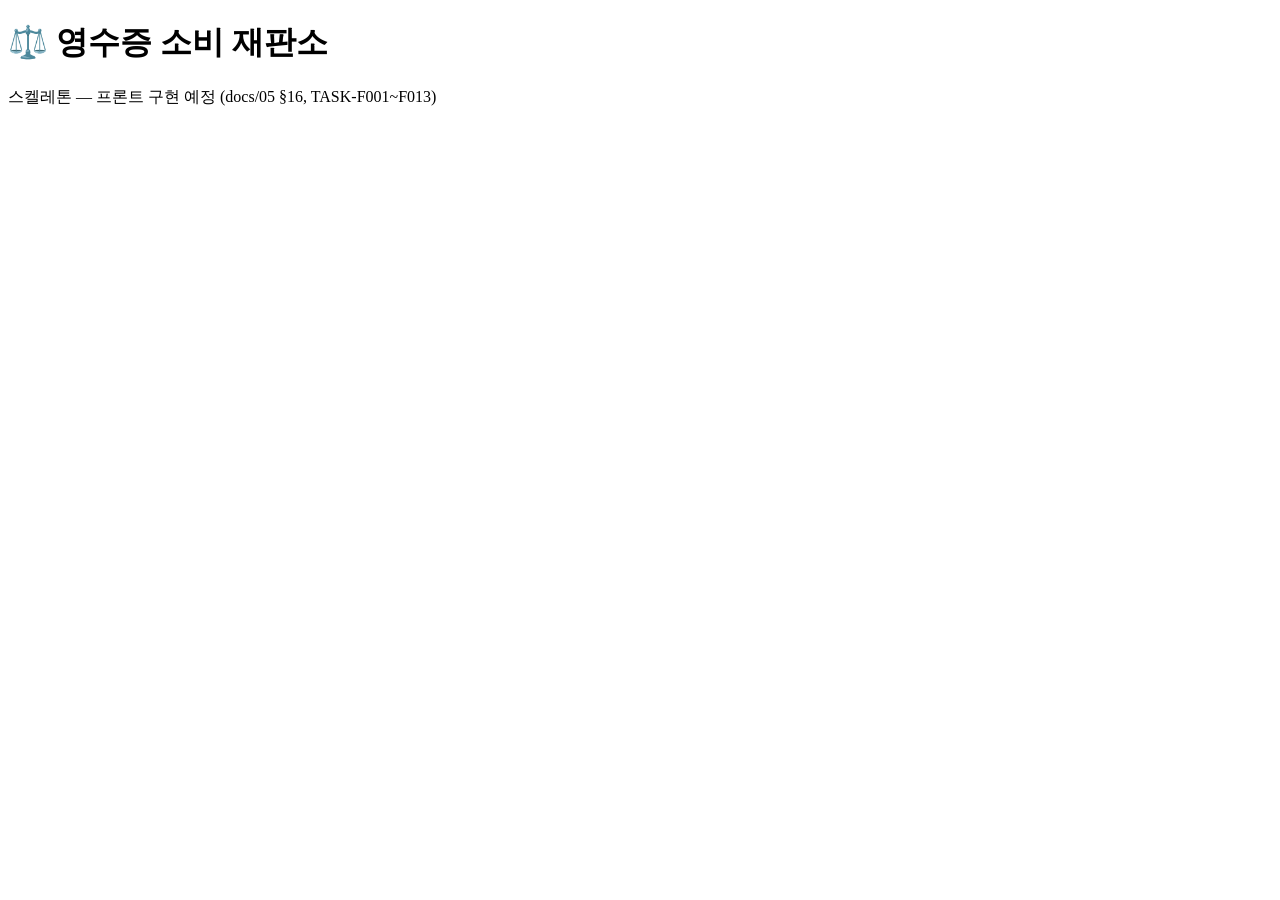
==== static/index.html @ 64cade74 "docs v2(FastAPI 확정판 05·06) + 스켈레톤 (main/db/routes/services/static) Co-Authored-By: Claude Fable 5 <n" ====
<!DOCTYPE html>
<html lang="ko">
<head>
  <meta charset="UTF-8">
  <meta name="viewport" content="width=device-width, initial-scale=1.0">
  <title>영수증 소비 재판소</title>
</head>
<body>
  <h1>⚖️ 영수증 소비 재판소</h1>
  <p>스켈레톤 — 프론트 구현 예정 (docs/05 §16, TASK-F001~F013)</p>
</body>
</html>
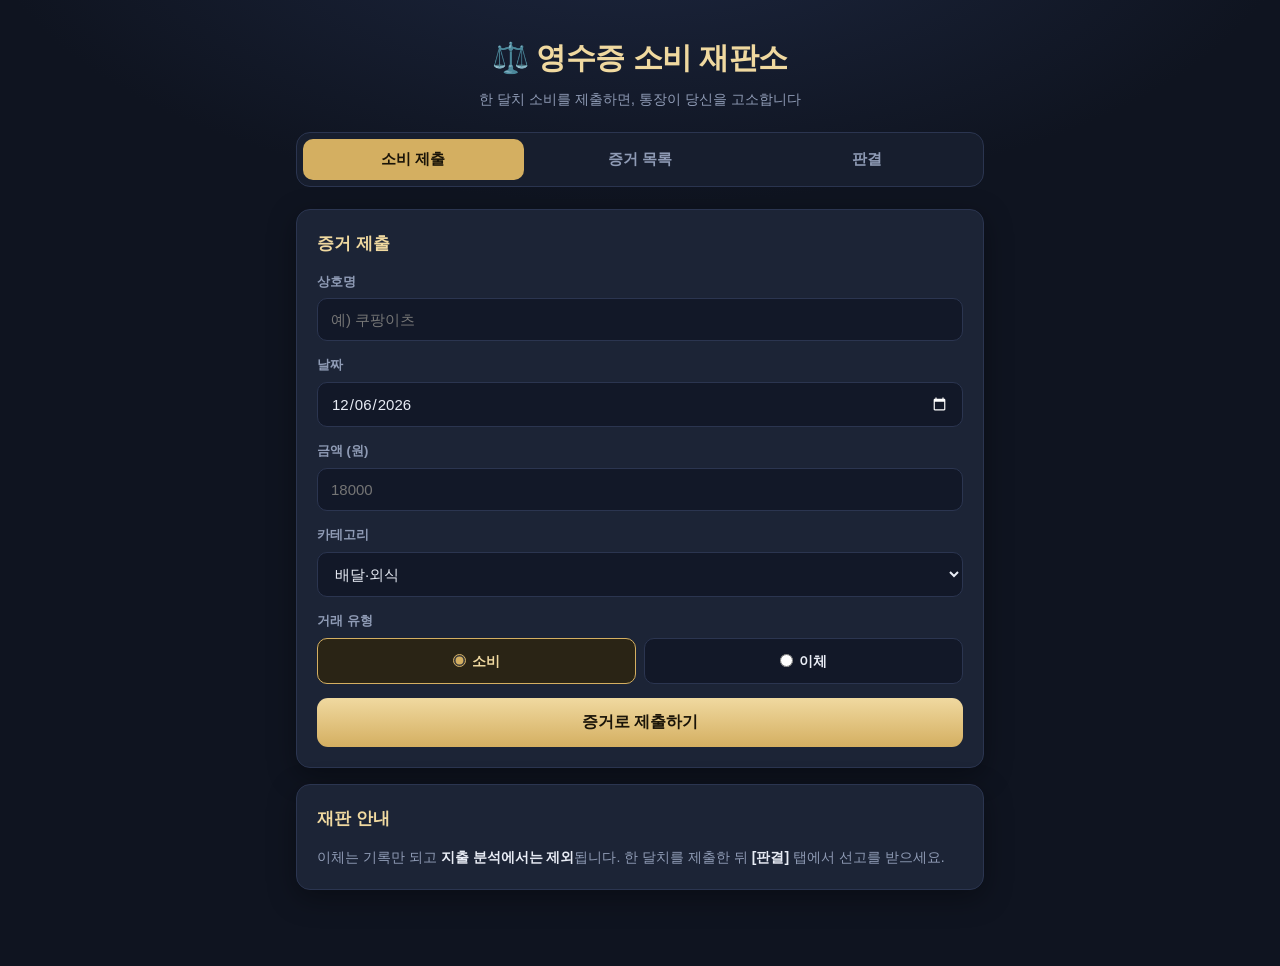
==== commit 84fa2de6: "F001~F013: 프론트엔드 전체 (입력·목록·수정/삭제·분석·판결문·유형배너·MZ팝업) - 화면 3개(제출/증거목록/판결) 탭 SPA, 법정 컨셉 다크+골드, 모바일 우선 - " ====
--- a/static/index.html
+++ b/static/index.html
@@ -4,9 +4,138 @@
   <meta charset="UTF-8">
   <meta name="viewport" content="width=device-width, initial-scale=1.0">
   <title>영수증 소비 재판소</title>
+  <link rel="stylesheet" href="style.css">
 </head>
 <body>
-  <h1>⚖️ 영수증 소비 재판소</h1>
-  <p>스켈레톤 — 프론트 구현 예정 (docs/05 §16, TASK-F001~F013)</p>
+  <div class="wrap">
+    <header>
+      <h1>⚖️ 영수증 소비 재판소</h1>
+      <p>한 달치 소비를 제출하면, 통장이 당신을 고소합니다</p>
+    </header>
+
+    <!-- TASK-F001 탭 네비게이션 (화면 3개: docs/05 §16) -->
+    <nav>
+      <button data-view="input" class="active">소비 제출</button>
+      <button data-view="list">증거 목록</button>
+      <button data-view="result">판결</button>
+    </nav>
+
+    <!-- ─── 화면 1: 입력 (F002·F003) ─── -->
+    <section id="view-input">
+      <div class="card">
+        <h2>증거 제출</h2>
+        <form id="expense-form">
+          <div class="field">
+            <label for="storeName">상호명</label>
+            <input id="storeName" name="storeName" placeholder="예) 쿠팡이츠" maxlength="100" required>
+          </div>
+          <div class="field">
+            <label for="date">날짜</label>
+            <input id="date" name="date" type="date" required>
+          </div>
+          <div class="field">
+            <label for="amount">금액 (원)</label>
+            <input id="amount" name="amount" type="number" min="1" step="1" placeholder="18000" required>
+          </div>
+          <div class="field">
+            <label for="category">카테고리</label>
+            <select id="category" name="category"></select>
+          </div>
+          <div class="field">
+            <label>거래 유형</label>
+            <div class="radios">
+              <label><input type="radio" name="transactionType" value="EXPENSE" checked> 소비</label>
+              <label><input type="radio" name="transactionType" value="TRANSFER"> 이체</label>
+            </div>
+          </div>
+          <button type="submit" class="primary" id="submit-btn">증거로 제출하기</button>
+        </form>
+      </div>
+      <div class="card">
+        <h2>재판 안내</h2>
+        <p style="font-size:14px;color:var(--muted)">
+          이체는 기록만 되고 <b style="color:var(--text)">지출 분석에서는 제외</b>됩니다.
+          한 달치를 제출한 뒤 <b style="color:var(--text)">[판결]</b> 탭에서 선고를 받으세요.
+        </p>
+      </div>
+    </section>
+
+    <!-- ─── 화면 2: 소비 내역 (F004~F007) ─── -->
+    <section id="view-list" hidden>
+      <div class="month-bar">
+        <input id="month-list" type="month">
+        <button class="primary" style="width:auto;padding:12px 18px" id="go-judge">판결받기</button>
+      </div>
+      <div class="card">
+        <div class="total-line">
+          <span style="color:var(--muted);font-size:14px">이 달 지출 <span id="list-count">0</span>건</span>
+          <span class="amt" id="list-total">0원</span>
+        </div>
+        <div id="list-body"></div>
+      </div>
+    </section>
+
+    <!-- ─── 화면 3: 분석 결과 (F008~F013) ─── -->
+    <section id="view-result" hidden>
+      <div class="month-bar">
+        <input id="month-result" type="month">
+        <button class="primary" style="width:auto;padding:12px 18px" id="re-judge">다시 판결</button>
+      </div>
+      <div id="result-body"></div>
+    </section>
+  </div>
+
+  <!-- 수정 모달 (F006) -->
+  <div class="backdrop" id="edit-modal" hidden>
+    <div class="modal">
+      <h3>증거 수정</h3>
+      <form id="edit-form">
+        <input type="hidden" id="edit-id">
+        <div class="field"><label for="edit-storeName">상호명</label>
+          <input id="edit-storeName" maxlength="100" required></div>
+        <div class="field"><label for="edit-date">날짜</label>
+          <input id="edit-date" type="date" required></div>
+        <div class="field"><label for="edit-amount">금액 (원)</label>
+          <input id="edit-amount" type="number" min="1" step="1" required></div>
+        <div class="field"><label for="edit-category">카테고리</label>
+          <select id="edit-category"></select></div>
+        <div class="field"><label>거래 유형</label>
+          <div class="radios">
+            <label><input type="radio" name="edit-tt" value="EXPENSE"> 소비</label>
+            <label><input type="radio" name="edit-tt" value="TRANSFER"> 이체</label>
+          </div></div>
+        <div class="modal-acts">
+          <button type="button" class="cancel" data-close>취소</button>
+          <button type="submit" class="ok">수정하기</button>
+        </div>
+      </form>
+    </div>
+  </div>
+
+  <!-- 삭제 확인 모달 (F007 / P002) -->
+  <div class="backdrop" id="del-modal" hidden>
+    <div class="modal">
+      <h3>증거를 폐기할까요?</h3>
+      <p style="font-size:14px;color:var(--muted)" id="del-desc"></p>
+      <div class="modal-acts">
+        <button type="button" class="cancel" data-close>취소</button>
+        <button type="button" class="danger" id="del-confirm">삭제</button>
+      </div>
+    </div>
+  </div>
+
+  <!-- MZ 리액션 팝업 (F013) -->
+  <div class="backdrop" id="mz-modal" hidden>
+    <div class="modal mz">
+      <div class="face">🫵</div>
+      <div class="msg" id="mz-msg"></div>
+      <div class="modal-acts">
+        <button type="button" class="ok" data-close>인정합니다</button>
+      </div>
+    </div>
+  </div>
+
+  <div id="toast"></div>
+  <script src="app.js"></script>
 </body>
 </html>
--- a/static/style.css
+++ b/static/style.css
@@ -0,0 +1,181 @@
+/* 영수증 소비 재판소 — TASK-F001 공통 스타일
+   컨셉: 법정. 딥 네이비 + 골드. 판결문이 화면의 주인공(docs/05 §16 중요도 순서). */
+:root {
+  --bg: #0f1420;
+  --bg-soft: #171e2e;
+  --card: #1c2436;
+  --line: #2b3550;
+  --text: #e8ecf5;
+  --muted: #8f9bb5;
+  --gold: #d4af61;
+  --gold-soft: #f0d9a0;
+  --red: #e05a5a;
+  --green: #4fbf8b;
+  --radius: 14px;
+  --shadow: 0 8px 28px rgba(0, 0, 0, .35);
+}
+
+* { box-sizing: border-box; margin: 0; padding: 0; }
+
+body {
+  background: radial-gradient(1100px 500px at 50% -10%, #1d2740 0%, var(--bg) 60%);
+  color: var(--text);
+  font-family: 'Pretendard', -apple-system, BlinkMacSystemFont, 'Apple SD Gothic Neo', 'Malgun Gothic', sans-serif;
+  line-height: 1.6;
+  min-height: 100vh;
+  padding-bottom: 60px;
+}
+
+.wrap { max-width: 720px; margin: 0 auto; padding: 0 16px; }
+
+/* ─── 헤더 ─── */
+header { text-align: center; padding: 34px 16px 22px; }
+header h1 { font-size: 30px; letter-spacing: -.5px; color: var(--gold-soft); }
+header p { color: var(--muted); font-size: 14px; margin-top: 6px; }
+
+/* ─── 탭 ─── */
+nav { display: flex; gap: 6px; background: var(--bg-soft); border: 1px solid var(--line);
+      padding: 6px; border-radius: var(--radius); margin-bottom: 22px; }
+nav button { flex: 1; background: none; border: 0; color: var(--muted); font-size: 15px;
+             font-weight: 600; padding: 11px 8px; border-radius: 10px; cursor: pointer;
+             font-family: inherit; transition: .18s; }
+nav button:hover { color: var(--text); }
+nav button.active { background: var(--gold); color: #1a1408; }
+
+/* ─── 카드 ─── */
+.card { background: var(--card); border: 1px solid var(--line); border-radius: var(--radius);
+        padding: 20px; margin-bottom: 16px; box-shadow: var(--shadow); }
+.card h2 { font-size: 17px; margin-bottom: 14px; color: var(--gold-soft); }
+
+/* ─── 폼 ─── */
+.field { margin-bottom: 14px; }
+label { display: block; font-size: 13px; color: var(--muted); margin-bottom: 6px; font-weight: 600; }
+input, select {
+  width: 100%; background: #121828; border: 1px solid var(--line); color: var(--text);
+  padding: 12px 13px; border-radius: 10px; font-size: 15px; font-family: inherit;
+}
+input:focus, select:focus { outline: 0; border-color: var(--gold); }
+input[type="month"], input[type="date"] { color-scheme: dark; }
+
+.radios { display: flex; gap: 8px; }
+.radios label { flex: 1; display: flex; align-items: center; justify-content: center; gap: 6px;
+                background: #121828; border: 1px solid var(--line); border-radius: 10px;
+                padding: 11px; margin: 0; cursor: pointer; color: var(--text); font-size: 14px; }
+.radios label:has(input:checked) { border-color: var(--gold); background: #2a2415; color: var(--gold-soft); }
+.radios input { width: auto; accent-color: var(--gold); }
+
+button.primary {
+  width: 100%; background: linear-gradient(180deg, var(--gold-soft), var(--gold));
+  color: #1a1408; border: 0; padding: 14px; border-radius: 11px;
+  font-size: 16px; font-weight: 800; cursor: pointer; font-family: inherit;
+}
+button.primary:hover { filter: brightness(1.06); }
+button.primary:disabled { opacity: .5; cursor: not-allowed; }
+button.ghost { background: none; border: 1px solid var(--line); color: var(--muted);
+               padding: 7px 12px; border-radius: 8px; font-size: 13px; cursor: pointer; font-family: inherit; }
+button.ghost:hover { color: var(--text); border-color: var(--gold); }
+
+/* ─── 내역 리스트 ─── */
+.month-bar { display: flex; gap: 10px; align-items: center; margin-bottom: 16px; }
+.month-bar input { flex: 1; }
+
+.total-line { display: flex; justify-content: space-between; align-items: baseline;
+              padding: 14px 4px 16px; border-bottom: 1px dashed var(--line); margin-bottom: 6px; }
+.total-line .amt { font-size: 26px; font-weight: 800; color: var(--gold-soft); }
+
+.item { display: flex; align-items: center; gap: 10px; padding: 13px 4px; border-bottom: 1px solid #222b42; }
+.item:last-child { border-bottom: 0; }
+.item .date { font-size: 12px; color: var(--muted); width: 46px; flex-shrink: 0; }
+.item .info { flex: 1; min-width: 0; }
+.item .store { font-weight: 700; font-size: 15px; overflow: hidden; text-overflow: ellipsis; white-space: nowrap; }
+.item .amt { font-weight: 700; font-size: 15px; white-space: nowrap; }
+.item .amt.transfer { color: var(--muted); text-decoration: line-through; }
+.item .acts { display: flex; gap: 4px; flex-shrink: 0; }
+.item .acts button { background: none; border: 0; cursor: pointer; font-size: 15px; padding: 4px; opacity: .55; }
+.item .acts button:hover { opacity: 1; }
+
+.badge { display: inline-block; font-size: 11px; padding: 2px 7px; border-radius: 6px;
+         background: #232c44; color: var(--muted); margin-right: 4px; }
+.badge.transfer { background: #3a2a2a; color: #d99; }
+
+.empty { text-align: center; color: var(--muted); padding: 34px 12px; font-size: 14px; line-height: 1.8; }
+
+/* ─── 판결문 (핵심 화면) ─── */
+.verdict { background: linear-gradient(180deg, #211d14, #1a1a26);
+           border: 1px solid var(--gold); border-radius: 16px; padding: 26px 22px;
+           box-shadow: 0 0 40px rgba(212, 175, 97, .12); }
+.verdict .stamp { text-align: center; font-size: 12px; letter-spacing: 5px;
+                  color: var(--gold); border-bottom: 1px solid #3a3a2e; padding-bottom: 12px; }
+.verdict .crime { text-align: center; font-size: 30px; font-weight: 900; color: var(--gold-soft);
+                  margin: 20px 0 6px; letter-spacing: -1px; }
+.verdict .type-label { text-align: center; color: var(--muted); font-size: 13px; margin-bottom: 22px; }
+.vsec { margin-top: 18px; }
+.vsec h4 { font-size: 12px; color: var(--gold); letter-spacing: 2px; margin-bottom: 7px; }
+.vsec p { font-size: 15px; }
+.vsec ul { list-style: none; }
+.vsec li { font-size: 14px; padding: 5px 0 5px 16px; position: relative; color: #cfd6e6; }
+.vsec li::before { content: "·"; position: absolute; left: 4px; color: var(--gold); font-weight: 900; }
+.vsec .reasoning { color: #cfd6e6; font-size: 15px; line-height: 1.85; }
+.vsec .sentence { background: #2a2415; border-left: 3px solid var(--gold); padding: 12px 14px;
+                  border-radius: 0 8px 8px 0; font-weight: 600; }
+
+/* ─── 소비 유형 배너 ─── */
+.type-banner { width: 100%; text-align: left; background: linear-gradient(100deg, #2b2f6e, #4a2f6e);
+               border: 1px solid #5b4a8e; border-radius: 14px; padding: 18px 20px; cursor: pointer;
+               color: var(--text); font-family: inherit; display: flex; align-items: center;
+               justify-content: space-between; gap: 12px; margin-bottom: 16px; transition: .18s; }
+.type-banner:hover { transform: translateY(-2px); border-color: #8d7ad0; }
+.type-banner .tb-label { font-size: 12px; color: #b8b0e8; }
+.type-banner .tb-name { font-size: 21px; font-weight: 800; letter-spacing: -.5px; }
+.type-banner .tb-hint { font-size: 12px; color: #b8b0e8; white-space: nowrap; }
+
+/* ─── 통계 ─── */
+.stat-grid { display: grid; grid-template-columns: repeat(3, 1fr); gap: 10px; }
+.stat { background: #121828; border: 1px solid var(--line); border-radius: 10px; padding: 13px 10px; text-align: center; }
+.stat .k { font-size: 11px; color: var(--muted); }
+.stat .v { font-size: 17px; font-weight: 800; margin-top: 3px; }
+
+.cat-row { margin-bottom: 13px; }
+.cat-head { display: flex; justify-content: space-between; font-size: 13px; margin-bottom: 5px; }
+.cat-head .n { color: var(--muted); }
+.bar { height: 9px; background: #121828; border-radius: 5px; overflow: hidden; }
+.bar > div { height: 100%; background: linear-gradient(90deg, var(--gold), #e8c987); border-radius: 5px; transition: width .5s; }
+
+/* ─── 모달 ─── */
+.backdrop { position: fixed; inset: 0; background: rgba(6, 9, 16, .72); display: flex;
+            align-items: center; justify-content: center; padding: 20px; z-index: 50; }
+.backdrop[hidden] { display: none; }
+.modal { background: var(--card); border: 1px solid var(--line); border-radius: var(--radius);
+         padding: 22px; width: 100%; max-width: 420px; box-shadow: var(--shadow); }
+.modal h3 { font-size: 17px; margin-bottom: 14px; color: var(--gold-soft); }
+.modal-acts { display: flex; gap: 8px; margin-top: 16px; }
+.modal-acts button { flex: 1; padding: 12px; border-radius: 10px; font-size: 15px;
+                     font-weight: 700; cursor: pointer; font-family: inherit; border: 0; }
+.modal-acts .cancel { background: #252e46; color: var(--text); }
+.modal-acts .danger { background: var(--red); color: #fff; }
+.modal-acts .ok { background: var(--gold); color: #1a1408; }
+
+/* MZ 리액션 팝업 */
+.mz { text-align: center; }
+.mz .face { font-size: 46px; }
+.mz .msg { font-size: 19px; font-weight: 700; line-height: 1.6; margin: 14px 0 4px; color: var(--gold-soft); }
+
+/* ─── 토스트 ─── */
+#toast { position: fixed; left: 50%; bottom: 28px; transform: translate(-50%, 20px);
+         background: #232c44; border: 1px solid var(--line); color: var(--text);
+         padding: 13px 20px; border-radius: 11px; font-size: 14px; font-weight: 600;
+         opacity: 0; pointer-events: none; transition: .25s; z-index: 60; box-shadow: var(--shadow); }
+#toast.show { opacity: 1; transform: translate(-50%, 0); }
+#toast.err { border-color: var(--red); color: #ffc9c9; }
+
+/* ─── 로딩 ─── */
+.loading { text-align: center; padding: 46px 12px; color: var(--muted); }
+.gavel { font-size: 40px; display: block; margin-bottom: 12px; animation: knock .9s infinite; }
+@keyframes knock { 0%, 100% { transform: rotate(-18deg); } 50% { transform: rotate(12deg); } }
+
+@media (max-width: 480px) {
+  header h1 { font-size: 25px; }
+  .verdict .crime { font-size: 25px; }
+  .stat-grid { grid-template-columns: repeat(3, 1fr); gap: 7px; }
+  .stat .v { font-size: 15px; }
+}
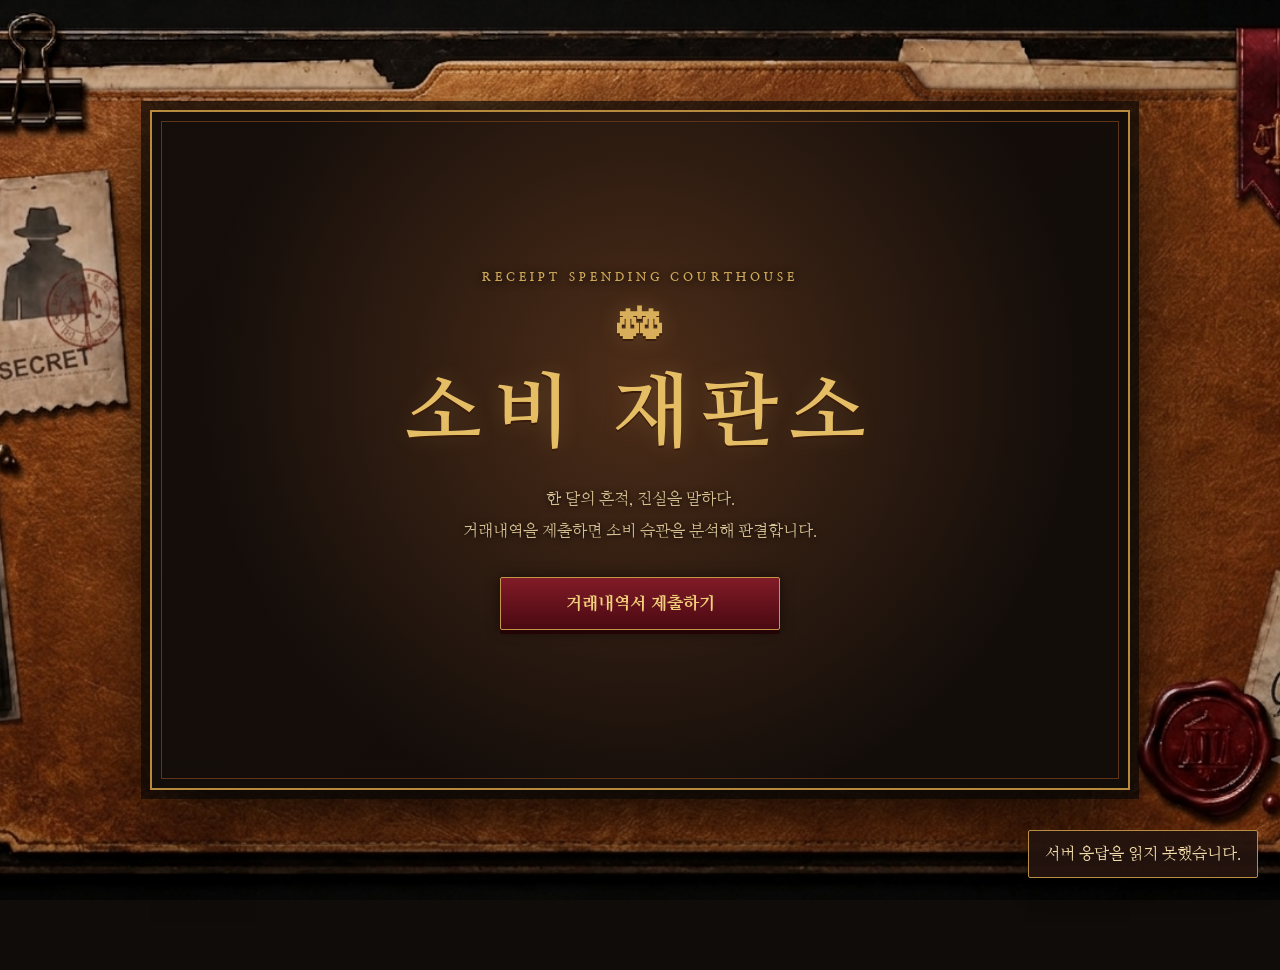
==== commit b054baf7: "feat: 소비 재판소 전체 프로젝트 업로드" ====
--- a/static/index.html
+++ b/static/index.html
@@ -1,141 +1,95 @@
-<!DOCTYPE html>
+<!doctype html>
 <html lang="ko">
 <head>
-  <meta charset="UTF-8">
-  <meta name="viewport" content="width=device-width, initial-scale=1.0">
-  <title>영수증 소비 재판소</title>
-  <link rel="stylesheet" href="style.css">
+  <meta charset="utf-8">
+  <meta name="viewport" content="width=device-width,initial-scale=1">
+  <title>소비 재판소</title>
+  <style>
+    @import url('https://fonts.googleapis.com/css2?family=Nanum+Myeongjo:wght@400;700;800&display=swap');
+    :root{--ink:#111a2b;--wine:#a8243b;--wine2:#7d172b;--paper:#f5f4ee;--cream:#e8ece9;--line:#aeb8bf;--muted:#59616d;--gold:#a77d35;--expense:#b42639;--income:#087d67;--shadow:0 18px 32px #111a2b14}
+    *{box-sizing:border-box} body{margin:0;min-height:100vh;color:var(--ink);font-family:Pretendard,"Noto Sans KR",system-ui,sans-serif;background:linear-gradient(90deg,#111a2b 0 9px,transparent 9px),repeating-linear-gradient(0deg,#f5f4ee 0 30px,#e9ece9 31px 32px)}
+    button,input,select{font:inherit} button{cursor:pointer}.shell{width:min(1170px,calc(100% - 32px));margin:auto;padding:0 0 54px}.topbar{position:sticky;top:0;z-index:10;display:flex;justify-content:space-between;align-items:center;gap:16px;min-height:68px;padding:10px 0;border-bottom:2px solid var(--ink);background:#f5f4eef2;backdrop-filter:blur(7px)}.brand{display:flex;gap:10px;align-items:center;font-weight:900;letter-spacing:-.04em}.brand-mark{display:grid;place-items:center;width:34px;height:34px;border:2px solid var(--ink);border-radius:50%;background:transparent;color:var(--wine)}.nav{display:flex;gap:1px}.nav button{border:0;background:transparent;padding:10px 13px;color:var(--muted);font-weight:850;border-bottom:2px solid transparent}.nav button.active{background:var(--ink);color:#fff;border-color:var(--ink)}
+    .page{display:none;padding-top:38px}.page.active{display:block}.eyebrow{font-size:11px;color:var(--wine);font-weight:900;letter-spacing:.13em}.headline{display:flex;justify-content:space-between;align-items:flex-end;gap:18px;margin-bottom:19px}.headline h1{margin:6px 0 0;font-size:clamp(28px,4vw,40px);letter-spacing:-.07em}.headline p{margin:9px 0 0;color:var(--muted)}.card{border:1px solid var(--line);border-radius:3px;background:#fdfdf9;box-shadow:var(--shadow)}.summary{position:relative;overflow:hidden;padding:21px 25px;color:#fff;background:linear-gradient(120deg,#111a2b,#243650)}.summary:after{content:"₩";position:absolute;right:21px;top:-29px;color:#fff1;font:900 116px Georgia}.summary-label{color:#d8e1e4;font-size:13px;font-weight:750}.summary-amount{margin-top:6px;font-size:clamp(33px,5vw,47px);font-weight:900;letter-spacing:-.08em}.summary-sub{margin-top:6px;color:#dae2e5;font-size:13px}
+    .hidden{display:none!important}.start-hero{position:relative;overflow:hidden;min-height:460px;padding:clamp(45px,8vw,92px) clamp(26px,7vw,88px);border:2px solid var(--ink);border-left:13px solid var(--wine);background:linear-gradient(112deg,#111a2b 0 61%,#18253b 61% 100%);color:#fff;text-align:left}.start-hero:before{content:"CONSUMER\A COURT";white-space:pre;position:absolute;right:12%;top:18%;color:#d7bd8655;font:900 clamp(47px,8vw,100px)/.83 Georgia,serif;letter-spacing:-.07em;text-align:right}.start-hero:after{content:"사건 접수";display:grid;place-items:center;position:absolute;right:8%;bottom:15%;width:112px;height:112px;border:3px solid #d9b55b;color:#d9b55b;border-radius:50%;font-weight:900;transform:rotate(-12deg)}.start-hero>*{position:relative;z-index:1}.start-hero h1{max-width:600px;margin:10px 0;font-size:clamp(39px,6vw,64px);line-height:1.04;letter-spacing:-.08em}.start-hero p{max-width:440px;margin:19px 0 0;color:#d9e1e5;line-height:1.75}.start-actions{display:flex;justify-content:flex-start;flex-wrap:wrap;gap:9px;margin-top:30px}.start-actions .btn{padding:14px 20px}.start-review{max-width:860px;margin:0 auto}.step-heading{text-align:left;padding-left:17px;border-left:5px solid var(--wine);margin:12px 0 20px}.step-heading h1{margin:7px 0;font-size:clamp(29px,4vw,40px);letter-spacing:-.07em}.step-heading p{color:var(--muted)}.month-choice{display:flex;align-items:center;gap:10px;flex-wrap:wrap;margin:12px 0;padding:11px;border-left:3px solid var(--gold);border-radius:0;background:#edf0ec}.month-choice label{font-size:13px;font-weight:850}.month-choice input,.month-choice select{padding:8px;border:1px solid #9ca8b1;border-radius:2px;background:#fff}
+    .month-header,.toolbar{display:flex;justify-content:space-between;align-items:center;flex-wrap:wrap;gap:12px;margin:21px 0 12px}.month-controls{display:flex;align-items:center;gap:8px}.month-title{font-size:22px;font-weight:900;letter-spacing:-.05em}.icon-btn{width:39px;height:39px;border:1px solid var(--line);border-radius:2px;background:#fff;color:var(--wine);font-size:22px;font-weight:900}.btn{border:1px solid var(--wine);border-radius:2px;padding:11px 14px;background:var(--wine);color:#fff;font-weight:850}.btn:hover{background:var(--wine2)}.btn:active{transform:translateY(1px)}.btn.secondary{border:1px solid var(--ink);background:transparent;color:var(--ink)}.btn.ink{background:var(--ink);border-color:var(--ink)}.btn:disabled{opacity:.55;cursor:not-allowed}.calendar{overflow:hidden}.weekdays,.calendar-grid{display:grid;grid-template-columns:repeat(7,1fr)}.weekdays{background:#dde4e3;border-bottom:1px solid var(--line)}.weekdays div{text-align:center;padding:11px 5px;font-size:13px;font-weight:850}.calendar-grid{min-height:465px}.day{min-height:91px;padding:8px;border:0;border-right:1px solid var(--line);border-bottom:1px solid var(--line);background:#ffffffa8;text-align:left;vertical-align:top}.day:nth-child(7n){border-right:0}.day.empty{background:#e7ecea7d;cursor:default}.day:not(.empty):hover,.day.selected{background:#edf0ec;box-shadow:inset 4px 0 0 var(--wine)}.num{display:inline-grid;place-items:center;min-width:25px;height:25px;border-radius:50%;font-size:14px;font-weight:900}.today .num{background:var(--wine);color:#fff}.sums{display:grid;gap:3px;margin-top:6px;overflow:hidden;font-size:11px;font-weight:850;white-space:nowrap}.expense{color:var(--expense)}.income{color:var(--income)}.dot{display:inline-block;width:6px;height:6px;margin-right:4px;border-radius:50%;background:var(--gold)}
+    .detail{margin-top:18px;padding:21px}.detail-head{display:flex;justify-content:space-between;align-items:flex-start;gap:16px}.detail h2{margin:4px 0 0;font-size:22px;letter-spacing:-.05em}.button-row{display:flex;gap:8px;flex-wrap:wrap}.help{color:var(--muted);font-size:13px;line-height:1.6}.empty{padding:31px 16px;border:1px dashed #8d9aa3;border-radius:0;color:var(--muted);text-align:center}.list{display:grid;gap:10px;margin-top:16px}.transaction{padding:14px;border:1px solid #bcc4c7;border-radius:2px;background:#fff}.transaction-top{display:flex;justify-content:space-between;align-items:center;gap:12px}.store{font-weight:900;letter-spacing:-.03em}.amount{font-weight:900;white-space:nowrap}.meta,.memo-view{margin-top:4px;color:var(--muted);font-size:13px}.memo-view{margin-top:9px;color:#435263}.memo-view strong{color:var(--wine)}.form-grid{display:grid;grid-template-columns:1.2fr 1fr 1fr;gap:9px;margin-top:13px}.edit-fields,.editing-only{display:none}.transaction.editing{border-color:var(--wine);box-shadow:inset 4px 0 0 var(--wine)}.transaction.editing .edit-fields{display:grid}.transaction.editing .editing-only{display:inline-block}.field{display:grid;gap:5px}.field span{font-size:12px;font-weight:850;color:var(--muted)}.field input,.field select{width:100%;padding:9px;border:1px solid #9ca8b1;border-radius:2px;background:#fff;color:var(--ink)}.actions{display:flex;justify-content:flex-end;gap:7px;margin-top:12px}.file{display:none}.upload-box{margin-top:16px;padding:20px;border:1px solid #9ca8b1;border-top:5px solid var(--ink);border-radius:0;background:#fff}.upload-box h3{margin:0 0 7px}.preview-list{display:grid;gap:0;max-height:220px;overflow:auto;margin:16px 0;border-top:1px solid var(--line)}.preview{display:flex;justify-content:space-between;gap:12px;padding:11px;border-bottom:1px solid #d4dadd;border-radius:0;background:#fff;font-size:13px}.table-wrap{overflow:auto}table{width:100%;min-width:720px;border-collapse:collapse}th{text-align:left;padding:12px;background:#dfe5e3;color:var(--muted);font-size:12px}td{padding:13px 12px;border-top:1px solid #d4dadd;font-size:14px}.pill{display:inline-flex;padding:4px 8px;border-radius:999px;background:#e2e7e3;color:#34464d;font-size:12px;font-weight:850}
+    .notice{display:none;justify-content:space-between;align-items:center;gap:12px;margin-bottom:16px;padding:14px 17px;border-left:5px solid var(--wine);border-top:1px solid #bf9ca2;border-bottom:1px solid #bf9ca2;color:#752033;background:#f4e7e8}.notice.show{display:flex}.judgment{display:grid;grid-template-columns:minmax(0,1.4fr) minmax(280px,.8fr);gap:18px}.paper{min-height:495px;padding:32px;border:1px solid #7c8790;outline:7px double #d1d7d5;outline-offset:-13px;background:linear-gradient(90deg,transparent 0 36px,#a8243b33 36px 38px,transparent 38px),repeating-linear-gradient(0deg,#f9f7ed 0 31px,#d8dedc 32px 33px);box-shadow:0 17px 34px #111a2b22}.case{color:#5d6872;font:700 14px Georgia;letter-spacing:.08em}.paper h2{margin:12px 0;font:800 clamp(27px,4vw,39px) Georgia,"Noto Serif KR",serif;letter-spacing:-.06em}.paper-section{margin-top:20px}.paper-section h3{margin-bottom:7px;color:var(--wine);font-size:14px}.paper-section p,.paper-section li{line-height:1.65}.paper ul{margin:0;padding-left:20px}.seal{float:right;display:grid;place-items:center;width:71px;height:71px;border:2px solid var(--wine);border-radius:50%;color:var(--wine);transform:rotate(-12deg);font-size:12px;font-weight:900;text-align:center}.type-card{align-self:start;padding:26px;border-top:7px solid var(--gold);background:linear-gradient(160deg,#111a2b,#25344e);color:#fff;text-align:center}.type-card small{color:#d6bd87;font-weight:850}.type-card h2{margin:15px 0 10px;font-size:30px;letter-spacing:-.07em}.type-card p{color:#d8e0e2;line-height:1.6}.stats{display:grid;grid-template-columns:repeat(2,1fr);gap:9px;margin-top:17px;text-align:left}.stat{padding:11px;border-radius:0;border-left:2px solid #d6bd87;background:#fff1}.stat span{display:block;color:#c4d0d4;font-size:12px}.stat strong{display:block;margin-top:3px}.bars{display:grid;gap:10px}.bar-row{display:grid;grid-template-columns:100px 1fr 55px;gap:8px;align-items:center;font-size:13px}.bar-track{height:9px;overflow:hidden;border-radius:0;background:#dce2df}.bar{height:100%;border-radius:inherit;background:linear-gradient(90deg,var(--wine),#d2646f)}.collection{display:grid;grid-template-columns:repeat(auto-fit,minmax(220px,1fr));gap:13px}.collection-item{padding:18px}.collection-item h3{margin:6px 0 8px}.collection-item p{min-height:35px;color:var(--muted);font-size:13px}.toast{position:fixed;right:22px;bottom:22px;z-index:30;max-width:min(390px,calc(100% - 44px));padding:13px 16px;border-radius:2px;background:var(--ink);color:#fff;box-shadow:0 12px 25px #0003;opacity:0;transform:translateY(130px);transition:.25s}.toast.show{opacity:1;transform:translateY(0)}.toast.error{background:var(--wine)}
+    /* 소비 재판소: 사용자가 제공한 양피지 질감을 화면 전체에 적용 */
+    body{background:#2b180e;font-family:Pretendard,"SUIT","Noto Sans KR",system-ui,sans-serif}.shell{width:100%;max-width:none;padding:0}.topbar{padding:10px clamp(22px,6vw,88px);background:#f0d4a0 none center/cover;border-bottom:2px solid #492517}.brand{font-family:"Noto Serif KR","AppleMyungjo",serif;font-size:18px}.brand-mark{border-color:#572113;background:#f6dfad;color:#9f2033}.page{padding:clamp(30px,5vw,68px) clamp(22px,7vw,110px);background:#f2d79e none center/cover}.page#start{padding:0;min-height:calc(100dvh - 68px);background:transparent}.page#verdict{min-height:calc(100dvh - 68px)}
+    #intake-stage.start-hero{min-height:calc(100dvh - 68px);padding:clamp(72px,13vh,150px) clamp(28px,12vw,180px);border:0;border-left:11px solid #9f2033;border-radius:0;background:linear-gradient(90deg,#f2d79eee 0%,#f2d79ed9 57%,#4e210d26 100%),none center/cover;color:#29140d;box-shadow:none}.start-hero:before{content:"소비\A 재판소";right:8%;top:16%;color:#5c2b1260;font:900 clamp(68px,11vw,170px)/.82 Georgia,"Noto Serif KR",serif;letter-spacing:-.1em}.start-hero:after{content:"사건\A 접수";white-space:pre;right:11%;bottom:16%;width:122px;height:122px;border:4px double #a52334;color:#a52334;background:#f1d19e80;font-family:"Noto Serif KR",serif;font-size:15px;line-height:1.25}.start-hero h1{max-width:650px;color:#241109;font-family:"Noto Serif KR","AppleMyungjo",serif;font-weight:800;text-shadow:0 1px #ffe8b9;font-size:clamp(44px,6.2vw,78px);line-height:1.13}.start-hero p{max-width:470px;color:#51301e;font-size:16px}.start-hero .eyebrow{color:#98253a!important}.start-actions .btn{background:#9f2033;border-color:#701528;box-shadow:4px 4px 0 #552010}.start-actions .btn:hover{background:#7f172b}.start-actions .btn:active{box-shadow:1px 1px 0 #552010}
+    .step-heading{border-left-color:#9f2033}.step-heading h1,.headline h1{font-family:"Noto Serif KR","AppleMyungjo",serif}.card,.upload-box,.transaction{border-color:#8b5736;border-radius:0;background:#f6e4ba none center/cover}.upload-box{border-top-color:#3b1b10}.preview{background:#fff2d2cc;border-color:#c89a68}.month-choice{background:#ead1a0;border-left-color:#9f2033}.btn{background:#9f2033;border-color:#701528}.btn.secondary{border-color:#492517;color:#492517;background:#f6e4ba}.btn.ink{background:#382014;border-color:#382014}.detail,.calendar,.collection-item{box-shadow:0 14px 30px #3718092b}.weekdays{background:#d5ad72}.day{background:#f8e8c2d9}.day.empty{background:#c99a5d48}.day:not(.empty):hover,.day.selected{background:#f6dca8;box-shadow:inset 4px 0 0 #9f2033}.summary{background:linear-gradient(110deg,#402015,#6e331b)}
+    .paper{background:linear-gradient(90deg,transparent 0 36px,#9f203344 36px 38px,transparent 38px),none center/cover;outline-color:#6b351e;border-color:#6b351e}.paper h2,.case{font-family:"Noto Serif KR","AppleMyungjo",serif;color:#432011}.paper-section h3,.seal{color:#9f2033;border-color:#9f2033}.type-card{border-top-color:#c19a4d;background:linear-gradient(160deg,#35160e,#642618)}.bar{background:linear-gradient(90deg,#9f2033,#d05f4a)}
+    /* 레퍼런스 이미지 기반의 첫 진입 재판소 화면 */
+    .intro-mode .topbar{display:none}.intro-mode .page#start{min-height:100dvh}.page#start #intake-stage.start-hero{display:flex;min-height:100dvh;padding:clamp(58px,9vh,110px) 22px;border:0;flex-direction:column;align-items:center;justify-content:center;background:#0e0c0b none center/cover no-repeat;box-shadow:none;text-align:center}.page#start #intake-stage.start-hero:before,.page#start #intake-stage.start-hero:after{display:none}.page#start #intake-stage .eyebrow{display:block;margin-bottom:14px;color:#d7b569!important;font-family:"Batang","Noto Serif KR",serif;font-size:12px;letter-spacing:.32em;text-shadow:0 1px 9px #000}.page#start #intake-stage h1{display:block;max-width:none;margin:0;color:#d5af61;font-family:"Batang","Noto Serif KR",serif;font-size:clamp(43px,5.5vw,76px);font-weight:700;letter-spacing:.05em;line-height:1.14;text-shadow:0 3px 15px #000}.page#start #intake-stage p{display:block;max-width:500px;margin:22px auto 0;color:#d5c6a5;font-family:"Batang","Noto Serif KR",serif;font-size:15px;line-height:1.85;text-shadow:0 2px 8px #000}.page#start #intake-stage .start-actions{position:relative;z-index:3;margin:30px 0 0;transform:none}.page#start #intake-stage .start-actions .btn{min-width:270px;padding:14px 22px;border:2px double #d2a953;background:linear-gradient(#7b1924,#4b0911);color:#e9c66f;font-family:"Batang","Noto Serif KR",serif;font-size:17px;box-shadow:0 5px 0 #180306,0 0 20px #0008}.page#start #intake-stage .start-actions .btn:hover{background:linear-gradient(#9b2431,#610d18)}
+    /* 첫 화면 이후에도 같은 재판소 배경 위에 문서를 올려, 서비스 전체 톤을 통일 */
+    body{background:#0e0c0b}.topbar{border-bottom-color:#8f6a36;background:#17110ff2;color:#e1c781}.brand{color:#e5ca82}.brand-mark{border-color:#c9a354;background:#25150f;color:#e5c978}.nav button{color:#c7b184}.nav button.active{background:#6b1520;border-color:#c49c51;color:#f4dc94}.page:not(#start){min-height:calc(100dvh - 68px);background:#0e0c0b none center/cover fixed}.page#start #review-stage{min-height:calc(100dvh - 68px);padding:clamp(55px,10vh,110px) clamp(22px,10vw,150px);background:#0e0c0b none center/cover}.page#start #review-stage .step-heading{max-width:860px;margin-left:auto;margin-right:auto;border-left-color:#c49c51}.page#start #review-stage .step-heading h1,.page#start #review-stage .step-heading p{color:#e6cf98;text-shadow:0 2px 10px #000}.page#start #review-stage .step-heading .eyebrow{color:#d3ad61}.upload-box,.card.detail,.collection-item{border-color:#a87b43;background:#ead3a0 none center/cover;box-shadow:0 14px 36px #0009}.upload-box{border:2px solid #a87b43;border-top:5px solid #28150d;background:radial-gradient(circle at 20% 12%,#fff0c73d,transparent 34%),linear-gradient(135deg,#d7a85e,#efd194 53%,#c98e48);box-shadow:0 14px 36px #0009}.preview{background:#f8e9c5e8;border-color:#b78852}.month-choice{background:#dfbe7e;border-left-color:#801927}.paper{box-shadow:0 18px 38px #000b}.headline h1,.headline p{color:#ecd49b;text-shadow:0 2px 10px #000}.headline .eyebrow{color:#d0ab63}.detail h2{font-family:"Batang","Noto Serif KR",serif}.calendar,.summary,.notice{box-shadow:0 14px 36px #0009}.weekdays{background:#d2ad6c}.day{background:#f6e4b9e8}.day.empty{background:#6c4b2f99}.day:not(.empty):hover,.day.selected{background:#efd29a;box-shadow:inset 4px 0 0 #8c1f30}.type-card{box-shadow:0 14px 36px #000b}
+    /* 판결문: 양피지 사건 기록과 어두운 판정 명패의 두 가지 문서 레이어 */
+    #verdict{padding-top:clamp(36px,5vw,72px)}#verdict .step-heading{max-width:1320px;margin:0 auto 28px;border-left-color:#cda45a}#verdict .step-heading .eyebrow{color:#d4ad60}#verdict .step-heading h1{color:#f0d39a;font-family:"Batang","Noto Serif KR",serif;text-shadow:0 2px 10px #000}#verdict .step-heading p{color:#d8c39a;text-shadow:0 2px 8px #000}#verdict-area{max-width:1320px;margin:0 auto}#verdict .judgment{grid-template-columns:minmax(0,1.55fr) minmax(300px,.72fr);gap:24px;align-items:start}#verdict .paper{min-height:550px;padding:42px 44px;border:2px solid #7f4a27;outline:0;background:radial-gradient(circle at 85% 10%,#f7dfad88,transparent 29%),linear-gradient(90deg,transparent 0 35px,#9f203344 35px 38px,transparent 38px),linear-gradient(135deg,#e8bc70,#f3d69c 48%,#d49a51);box-shadow:9px 9px 0 #160907,0 18px 38px #000b}#verdict .case{padding-bottom:11px;border-bottom:1px solid #b98042;color:#6e301d;font-family:"Batang","Noto Serif KR",serif;letter-spacing:.06em}#verdict .paper h2{margin:18px 0 22px;color:#402011;font-family:"Batang","Noto Serif KR",serif;font-size:clamp(31px,4vw,47px)}#verdict .paper-section{margin-top:22px}#verdict .paper-section h3{padding-left:10px;border-left:3px solid #9f2033;color:#852035;font-family:"Batang","Noto Serif KR",serif;font-size:15px}#verdict .paper-section p,#verdict .paper-section li{color:#3c2418;font-size:15px}#verdict .seal{width:78px;height:78px;border-width:3px;background:#efd29680;box-shadow:0 2px 0 #7a1727;color:#9f2033}#verdict .type-card{padding:32px 28px;border:1px solid #b98643;border-top:7px solid #d0a85b;background:linear-gradient(160deg,#291109,#5d1f12);box-shadow:8px 8px 0 #160907,0 18px 38px #000b}#verdict .type-card small{color:#e6c87d}#verdict .type-card h2{color:#fff0c7;font-family:"Batang","Noto Serif KR",serif;font-size:clamp(28px,3vw,39px);line-height:1.2}#verdict .type-card p{color:#eadbc0}#verdict .stats{gap:0;border:1px solid #a77440}#verdict .stat{min-height:82px;padding:15px;border:0;border-right:1px solid #a77440;border-bottom:1px solid #a77440;background:#ffffff0c}#verdict .stat:nth-child(2n){border-right:0}#verdict .stat:nth-last-child(-n+2){border-bottom:0}#verdict .stat span{color:#e3c48b}#verdict .stat strong{color:#fff0c7}#verdict-area>.card.detail{margin:28px auto 0!important;padding:28px 32px;border:2px solid #7f4a27;background:linear-gradient(135deg,#e7b96e,#f4d99e 48%,#d39a50);box-shadow:9px 9px 0 #160907,0 18px 38px #000b}#verdict-area>.card.detail h2{margin:0 0 20px;color:#432011;font-family:"Batang","Noto Serif KR",serif}#verdict .bar-row{grid-template-columns:110px 1fr 55px;color:#492719}#verdict .bar-track{height:11px;border:1px solid #956234;background:#f6e4bd}#verdict .bar{background:linear-gradient(90deg,#8e1e2e,#c44943)}#verdict .actions{margin-top:25px}#verdict .actions .btn{box-shadow:3px 3px 0 #4a170c}
+    /* 새 판결 직후에는 판결문 → 도장 → 최종 소비 유형 순서로 공개한다. */
+    .verdict-cinematic{display:grid;place-items:center;min-height:min(670px,calc(100dvh - 190px));max-width:920px;margin:0 auto}.cinematic-paper{position:relative;width:min(100%,820px);min-height:520px;padding:clamp(30px,6vw,62px);overflow:hidden;border:2px solid #8c522b;background:radial-gradient(circle at 84% 12%,#f6e0ae99,transparent 27%),linear-gradient(90deg,transparent 0 36px,#8e1e2d33 36px 39px,transparent 39px),linear-gradient(135deg,#e6b469,#f6d9a0 50%,#d49b52);box-shadow:10px 10px 0 #170907,0 25px 48px #000c}.cinematic-paper:after{content:"";position:absolute;inset:13px;border:1px solid #9d6536;pointer-events:none}.cinematic-item{position:relative;z-index:1;opacity:0;transform:translateY(17px) scale(.96);animation:verdict-line .56s cubic-bezier(.2,1.35,.45,1) forwards}.cinematic-item:nth-child(1){animation-delay:.15s}.cinematic-item:nth-child(2){animation-delay:.5s}.cinematic-item:nth-child(3){animation-delay:.85s}.cinematic-item:nth-child(4){animation-delay:1.22s}.cinematic-item:nth-child(5){animation-delay:1.61s}.cinematic-item:nth-child(6){animation-delay:2.02s}.cinematic-item:nth-child(7){animation-delay:2.43s}.cinematic-paper .case{padding-bottom:11px;border-bottom:1px solid #b98042;color:#6e301d;font-family:"Batang","Noto Serif KR",serif;letter-spacing:.06em}.cinematic-paper h2{margin:19px 0 22px;color:#402011;font-family:"Batang","Noto Serif KR",serif;font-size:clamp(33px,5vw,51px)}.cinematic-paper .paper-section{margin-top:22px}.cinematic-paper .paper-section h3{padding-left:10px;border-left:3px solid #9f2033;color:#852035;font-family:"Batang","Noto Serif KR",serif;font-size:15px}.cinematic-paper .paper-section p,.cinematic-paper .paper-section li{color:#3c2418;font-size:15px;line-height:1.65}.cinematic-paper ul{margin:0;padding-left:20px}@keyframes verdict-line{0%{opacity:0;transform:translateY(17px) scale(.96)}68%{opacity:1;transform:translateY(-3px) scale(1.025)}100%{opacity:1;transform:translateY(0) scale(1)}}.stamp-stage{position:absolute;z-index:5;inset:0;display:grid;place-items:center;opacity:0;pointer-events:none}.stamp-stage.show{opacity:1}.stamp-stage:before{content:"판결 확정";position:absolute;top:18%;color:#6a1b25;font-family:"Batang","Noto Serif KR",serif;font-size:clamp(20px,3vw,31px);font-weight:800;letter-spacing:.28em;text-shadow:0 1px #f4d79d}.stamp-image{width:clamp(175px,29vw,286px);filter:drop-shadow(0 8px 5px #3b070b88);transform:rotate(-11deg) scale(1.85);opacity:0}.stamp-stage.show .stamp-image{animation:stamp-impact 1.15s cubic-bezier(.16,.94,.28,1) forwards}@keyframes stamp-impact{0%{opacity:0;transform:translateY(-58px) rotate(-18deg) scale(1.85)}50%{opacity:1;transform:translateY(9px) rotate(-11deg) scale(.79)}70%{transform:translateY(-4px) rotate(-11deg) scale(1.1)}100%{opacity:1;transform:translateY(0) rotate(-11deg) scale(1)}}.stamp-caption{position:absolute;bottom:14%;width:100%;color:#5b211a;font-family:"Batang","Noto Serif KR",serif;font-size:15px;font-weight:800;text-align:center;opacity:0}.stamp-stage.show .stamp-caption{animation:fade-up .45s .78s forwards}@keyframes fade-up{from{opacity:0;transform:translateY(8px)}to{opacity:1;transform:translateY(0)}}.final-results{animation:final-reveal .56s ease-out both}@keyframes final-reveal{from{opacity:0;transform:translateY(16px)}to{opacity:1;transform:translateY(0)}}.final-results .type-card{max-width:680px;margin:0 auto}.final-results .type-card h2{font-size:clamp(35px,5vw,54px)}.final-results .type-card .verdict-badge{display:inline-flex;margin:11px 0 2px;padding:5px 13px;border:1px solid currentColor;color:#e6c87d;font-size:13px;font-weight:900;letter-spacing:.12em}.final-results .category-card{max-width:940px;margin:26px auto 0!important}@media(prefers-reduced-motion:reduce){.cinematic-item,.stamp-stage.show .stamp-image,.stamp-stage.show .stamp-caption,.final-results{animation:none!important;opacity:1!important;transform:none!important}}
+    @media(max-width:760px){.shell{width:100%}.topbar{padding:10px 18px}.page{padding:30px 18px}.page#start{padding:0}.page#start #intake-stage .start-actions{bottom:12%}.page#start #intake-stage .start-actions .btn{min-width:210px;font-size:14px}.page#start #review-stage{padding:55px 18px}.page#verdict{padding:28px 18px}#verdict .judgment{grid-template-columns:1fr}#verdict .paper{min-height:0;padding:30px 25px}#verdict-area>.card.detail{padding:23px 18px}#verdict .bar-row{grid-template-columns:74px 1fr 38px;font-size:12px}.cinematic-paper{min-height:500px;padding:34px 27px}.stamp-stage:before{top:16%}.stamp-caption{bottom:10%;padding:0 25px}.cinematic-paper .paper-section{margin-top:17px}}
+
+/* 누아르 탐정 UI: 실제 텍스트는 HTML로 유지하고, 가죽·금색·딥레드 레이어만 입힌다. */
+body{background:#100c09 url('assets/court-caseboard-background-v2.png') center/cover fixed!important;color:#f2dfb6!important}.shell{width:min(1240px,calc(100% - 36px));padding-bottom:70px}.topbar{margin:0 auto;border:1px solid #9b7139!important;border-top:0!important;background:linear-gradient(90deg,#17100ddd,#2c1b12e8,#17100ddd)!important;box-shadow:0 8px 24px #0009!important}.brand,.topbar .brand{color:#efd18a!important;font-family:"Nanum Myeongjo","나눔명조","Batang",serif;letter-spacing:.08em}.brand-mark{border-color:#caa24f!important;background:#21130ded!important;color:#e4bd61!important}.nav button{color:#d1b77e!important;font-family:"Nanum Myeongjo","나눔명조","Batang",serif}.nav button.active{background:#641421!important;border-color:#bf9145!important;color:#ffe2a0!important}.page:not(#start),.page#start #review-stage{min-height:calc(100dvh - 68px);background:radial-gradient(circle at 50% 18%,#6d452422,transparent 44%),linear-gradient(#0c0908c7,#0c0908df)!important;color:#f2dfb6!important}.page#start{padding:clamp(20px,4vw,48px)!important}.intro-mode .page#start{display:flex;align-items:center}.page#start #intake-stage.start-hero{width:min(100%,980px);min-height:min(680px,calc(100dvh - 96px));margin:auto;padding:clamp(48px,8vw,92px)!important;border:2px solid #b88a3e!important;border-left:2px solid #b88a3e!important;outline:1px solid #5e3518;outline-offset:-12px;background:radial-gradient(circle at 50% 40%,#55321bd9,#130d0af1 69%),linear-gradient(135deg,#2c170e,#100a08)!important;box-shadow:0 0 0 9px #080605aa,0 28px 70px #000d!important;text-align:center!important}.page#start #intake-stage h1{color:#e5bd65!important;font-family:"Nanum Myeongjo","나눔명조","Batang",serif;font-size:clamp(48px,7vw,82px)!important;letter-spacing:.12em;text-shadow:0 2px 0 #3b1b0a,0 0 22px #e9bd632e!important}.page#start #intake-stage h1:before{content:"⚖";display:block;margin-bottom:17px;color:#d9ae5b;font-size:clamp(28px,4vw,46px);letter-spacing:0}.page#start #intake-stage p{max-width:540px;color:#d9c092!important;font-family:"Nanum Myeongjo","나눔명조","Batang",serif;font-size:16px;line-height:2!important;text-shadow:0 1px 6px #000!important}.page#start #intake-stage .eyebrow{color:#cfaa59!important;font-family:"Nanum Myeongjo","나눔명조","Batang",serif;letter-spacing:.34em;text-shadow:0 1px 8px #000!important}.page#start #intake-stage .start-actions{justify-content:center}.page#start #intake-stage .start-actions .btn,.btn{border:1px solid #c59648!important;background:linear-gradient(#811b27,#4a0911)!important;color:#f2cf7a!important;font-family:"Nanum Myeongjo","나눔명조","Batang",serif;box-shadow:0 4px 0 #220306,0 0 14px #0008!important}.page#start #intake-stage .start-actions .btn{min-width:280px;padding:15px 24px;font-size:17px}.btn.secondary,.btn.ink{border-color:#c49b51!important;background:#20130edb!important;color:#ecd092!important}.btn:hover,.page#start #intake-stage .start-actions .btn:hover{background:linear-gradient(#a32937,#65111c)!important}.headline h1,.step-heading h1{color:#f0cf87!important;font-family:"Nanum Myeongjo","나눔명조","Batang",serif;text-shadow:0 2px 10px #000!important}.headline p,.step-heading p,.help,.meta,.memo-view{color:#d6c39f!important}.headline .eyebrow,.step-heading .eyebrow{color:#cf9b4a!important}.step-heading{border-left-color:#bd873c!important}.card,.upload-box,.transaction,.collection-item,.detail{border:1px solid #9b7139!important;background:linear-gradient(145deg,#24160fec,#120d0ae8)!important;color:#f1ddaf!important;box-shadow:0 15px 35px #0009!important}.upload-box{border-top-color:#d0a357!important}.preview,.month-choice{border-color:#8e6738!important;background:#351f14eb!important;color:#eddbb0!important}.field span,.card p{color:#d6c39f!important}.field input,.field select,.card input,.card select{border-color:#9b7139!important;background:#130e0bdd!important;color:#f5e4bd!important}.summary,.type-card,#verdict .type-card{border:1px solid #b98d43!important;border-top:7px solid #d5aa58!important;background:linear-gradient(145deg,#2b130d,#4b1713)!important;color:#ffe8b0!important;box-shadow:8px 8px 0 #080504,0 18px 38px #000c!important}.summary-label,.summary-sub,.type-card p,#verdict .type-card p{color:#dcc79d!important}.weekdays{background:#392214!important;color:#efcf89!important}.day{background:#1e130fdf!important;color:#eadab7!important;border-color:#75542f!important}.day.empty{background:#100c0acc!important}.day:not(.empty):hover,.day.selected{background:#3a1e18ed!important;box-shadow:inset 4px 0 0 #c93544!important}.paper,#verdict .paper,.cinematic-paper{border-color:#b98a45!important;background:radial-gradient(circle at 84% 10%,#f4d79633,transparent 27%),linear-gradient(135deg,#9f6735,#e0b46e 48%,#8d542b)!important;color:#241308!important;box-shadow:9px 9px 0 #090504,0 18px 38px #000c!important}.paper h2,.case,#verdict .paper h2,#verdict .case,.cinematic-paper h2,.cinematic-paper .case{color:#35170c!important}.paper-section h3,#verdict .paper-section h3,.cinematic-paper .paper-section h3{color:#7c1727!important}.paper-section p,.paper-section li,#verdict .paper-section p,#verdict .paper-section li,.cinematic-paper .paper-section p,.cinematic-paper .paper-section li{color:#2f1b10!important}.calendar,.notice{background:#1d120fe8!important}.stamp-stage{display:grid!important}.stamp-image{display:block!important}.toast{border:1px solid #b98d43;background:#24130ef2!important;color:#f5dfad!important}body,button,input,select,.case,.paper,.cinematic-paper,.headline h1,.step-heading h1,.detail h2,.type-card h2,.month-title{font-family:"Nanum Myeongjo","나눔명조","Batang",serif!important}
+</style>
 </head>
-<body>
-  <div class="wrap">
-    <header>
-      <h1>⚖️ 영수증 소비 재판소</h1>
-      <p>한 달치 소비를 제출하면, 통장이 당신을 고소합니다</p>
-    </header>
-
-    <!-- TASK-F001 탭 네비게이션 (화면 3개: docs/05 §16) -->
-    <nav>
-      <button data-view="input" class="active">소비 제출</button>
-      <button data-view="list">증거 목록</button>
-      <button data-view="result">판결</button>
-    </nav>
-
-    <!-- ─── 화면 1: 입력 (F002·F003) ─── -->
-    <section id="view-input">
-      <div class="card">
-        <h2>증거 제출</h2>
-        <form id="expense-form">
-          <div class="field">
-            <label for="storeName">상호명</label>
-            <input id="storeName" name="storeName" placeholder="예) 쿠팡이츠" maxlength="100" required>
-          </div>
-          <div class="field">
-            <label for="date">날짜</label>
-            <input id="date" name="date" type="date" required>
-          </div>
-          <div class="field">
-            <label for="amount">금액 (원)</label>
-            <input id="amount" name="amount" type="number" min="1" step="1" placeholder="18000" required>
-          </div>
-          <div class="field">
-            <label for="category">카테고리</label>
-            <select id="category" name="category"></select>
-          </div>
-          <div class="field">
-            <label>거래 유형</label>
-            <div class="radios">
-              <label><input type="radio" name="transactionType" value="EXPENSE" checked> 소비</label>
-              <label><input type="radio" name="transactionType" value="TRANSFER"> 이체</label>
-            </div>
-          </div>
-          <button type="submit" class="primary" id="submit-btn">증거로 제출하기</button>
-        </form>
-      </div>
-      <div class="card">
-        <h2>재판 안내</h2>
-        <p style="font-size:14px;color:var(--muted)">
-          이체는 기록만 되고 <b style="color:var(--text)">지출 분석에서는 제외</b>됩니다.
-          한 달치를 제출한 뒤 <b style="color:var(--text)">[판결]</b> 탭에서 선고를 받으세요.
-        </p>
-      </div>
+<body class="intro-mode">
+  <main class="shell">
+    <header class="topbar"><div class="brand"><span class="brand-mark">⚖</span><span>소비 재판소</span></div><nav id="after-nav" class="nav hidden"><button data-view="home">마이 페이지</button><button data-view="collection">유형 수집</button></nav></header>
+    <section id="start" class="page active">
+      <section id="intake-stage" class="card start-hero"><div class="eyebrow">RECEIPT SPENDING COURTHOUSE</div><h1>소비 재판소</h1><p>한 달의 흔적, 진실을 말하다.<br>거래내역을 제출하면 소비 습관을 분석해 판결합니다.</p><div class="start-actions"><button id="start-upload" class="btn">거래내역서 제출하기</button></div></section>
+      <section id="review-stage" class="hidden"><div class="step-heading"><div class="eyebrow">STEP 2 · REVIEW</div><h1>분석된 거래내역을 확인하세요</h1><p>확정 전까지는 저장되지 않습니다. 날짜와 금액을 확인한 뒤 판결을 요청하세요.</p></div><div id="start-review" class="start-review"></div><div class="actions" style="max-width:860px;margin:13px auto"><button id="back-to-intake" class="btn secondary">파일 다시 선택</button></div></section>
     </section>
-
-    <!-- ─── 화면 2: 소비 내역 (F004~F007) ─── -->
-    <section id="view-list" hidden>
-      <div class="month-bar">
-        <input id="month-list" type="month">
-        <button class="primary" style="width:auto;padding:12px 18px" id="go-judge">판결받기</button>
-      </div>
-      <div class="card">
-        <div class="total-line">
-          <span style="color:var(--muted);font-size:14px">이 달 지출 <span id="list-count">0</span>건</span>
-          <span class="amt" id="list-total">0원</span>
-        </div>
-        <div id="list-body"></div>
-      </div>
+    <section id="verdict" class="page"><div class="step-heading"><div class="eyebrow">TYPE JUDGMENT COMPLETE</div><h1>소비 유형 판정이 완료됐습니다</h1><p>이번 달 소비 기록을 바탕으로 나온 결과입니다.</p></div><section id="verdict-area"></section></section>
+    <section id="home" class="page">
+      <div id="monthly-notice" class="notice"><span>지난달 소비 기록이 마감되었습니다. 판결문을 확인해보세요.</span><button id="notice-verdict" class="btn">지난달 판결 보기</button></div>
+      <div class="headline"><div><div class="eyebrow">EVIDENCE CALENDAR</div><h1>판결의 근거를 달력에서 확인하세요.</h1><p>파일 속 거래 날짜에 맞춰 내역이 날짜별로 자동 분리됩니다.</p></div></div>
+      <section class="card summary"><div id="summary-month" class="summary-label">이번 달 총지출</div><div id="summary-amount" class="summary-amount">0원</div><div id="summary-sub" class="summary-sub">거래내역을 불러오는 중입니다.</div></section>
+      <div class="month-header"><div class="month-controls"><button id="prev-month" class="icon-btn">‹</button><div id="calendar-title" class="month-title"></div><button id="next-month" class="icon-btn">›</button></div><button id="open-upload" class="btn secondary">거래내역서 업로드</button></div>
+      <section class="card calendar"><div class="weekdays"><div>일</div><div>월</div><div>화</div><div>수</div><div>목</div><div>금</div><div>토</div></div><div id="calendar-grid" class="calendar-grid"></div></section>
+      <section class="card detail"><div class="detail-head"><div><div class="eyebrow">DAILY RECORD</div><h2 id="detail-title">날짜를 선택해 거래내역을 확인하세요</h2></div><div class="button-row"><button id="detail-upload" class="btn secondary">거래내역서 업로드</button><button id="direct-add" class="btn">직접 입력</button></div></div><p class="help">PDF·CSV·엑셀 파일을 한 번에 올리면 파일 속 거래 날짜를 기준으로 달력의 여러 날짜에 자동 저장됩니다.</p><input id="file-input" class="file" type="file" accept=".csv,.xls,.xlsx,.pdf"><div id="upload-review"></div><div id="direct-form"></div><div id="day-transactions" class="list"><div class="empty">달력의 날짜를 클릭하면 그날의 거래내역이 나타납니다.</div></div></section>
     </section>
-
-    <!-- ─── 화면 3: 분석 결과 (F008~F013) ─── -->
-    <section id="view-result" hidden>
-      <div class="month-bar">
-        <input id="month-result" type="month">
-        <button class="primary" style="width:auto;padding:12px 18px" id="re-judge">다시 판결</button>
-      </div>
-      <div id="result-body"></div>
-    </section>
-  </div>
-
-  <!-- 수정 모달 (F006) -->
-  <div class="backdrop" id="edit-modal" hidden>
-    <div class="modal">
-      <h3>증거 수정</h3>
-      <form id="edit-form">
-        <input type="hidden" id="edit-id">
-        <div class="field"><label for="edit-storeName">상호명</label>
-          <input id="edit-storeName" maxlength="100" required></div>
-        <div class="field"><label for="edit-date">날짜</label>
-          <input id="edit-date" type="date" required></div>
-        <div class="field"><label for="edit-amount">금액 (원)</label>
-          <input id="edit-amount" type="number" min="1" step="1" required></div>
-        <div class="field"><label for="edit-category">카테고리</label>
-          <select id="edit-category"></select></div>
-        <div class="field"><label>거래 유형</label>
-          <div class="radios">
-            <label><input type="radio" name="edit-tt" value="EXPENSE"> 소비</label>
-            <label><input type="radio" name="edit-tt" value="TRANSFER"> 이체</label>
-          </div></div>
-        <div class="modal-acts">
-          <button type="button" class="cancel" data-close>취소</button>
-          <button type="submit" class="ok">수정하기</button>
-        </div>
-      </form>
-    </div>
-  </div>
-
-  <!-- 삭제 확인 모달 (F007 / P002) -->
-  <div class="backdrop" id="del-modal" hidden>
-    <div class="modal">
-      <h3>증거를 폐기할까요?</h3>
-      <p style="font-size:14px;color:var(--muted)" id="del-desc"></p>
-      <div class="modal-acts">
-        <button type="button" class="cancel" data-close>취소</button>
-        <button type="button" class="danger" id="del-confirm">삭제</button>
-      </div>
-    </div>
-  </div>
-
-  <!-- MZ 리액션 팝업 (F013) -->
-  <div class="backdrop" id="mz-modal" hidden>
-    <div class="modal mz">
-      <div class="face">🫵</div>
-      <div class="msg" id="mz-msg"></div>
-      <div class="modal-acts">
-        <button type="button" class="ok" data-close>인정합니다</button>
-      </div>
-    </div>
-  </div>
-
-  <div id="toast"></div>
-  <script src="app.js"></script>
+    <section id="collection" class="page"><div class="headline"><div><div class="eyebrow">TYPE COLLECTION</div><h1>소비 판결 결과</h1><p>저장된 거래내역을 분석해 받은 소비 유형과 판결문입니다.</p></div></div><section class="card detail"><div class="toolbar"><label class="field" style="min-width:160px"><span>판결문 조회 월</span><input id="collection-month" type="month"></label><button id="show-verdict" class="btn">판결문 보기</button></div></section><section id="judgment-area" style="margin-top:18px"></section><section class="card detail" style="margin-top:18px"><div class="eyebrow">PAST VERDICTS</div><h2 style="margin:5px 0 15px">받았던 유형</h2><div id="collection-history" class="collection"></div></section></section>
+  </main><div id="toast" class="toast" role="status"></div>
+  <script>
+  (()=>{'use strict';
+    const API='/api',LABEL={DELIVERY_DINING:'배달·외식',CONVENIENCE_STORE:'편의점',CAFE_SNACK:'카페·간식',GROCERIES:'식재료·생필품',SHOPPING_HOBBY:'쇼핑·취미',OTHER:'기타'};
+    const $=s=>document.querySelector(s),money=n=>Number(n||0).toLocaleString('ko-KR')+'원',dateKey=d=>d.getFullYear()+'-'+String(d.getMonth()+1).padStart(2,'0')+'-'+String(d.getDate()).padStart(2,'0'),monthKey=d=>d.getFullYear()+'-'+String(d.getMonth()+1).padStart(2,'0'),monthLabel=m=>m.slice(0,4)+'년 '+Number(m.slice(5,7))+'월',esc=(v='')=>String(v).replace(/[&<>'"]/g,c=>({'&':'&amp;','<':'&lt;','>':'&gt;',"'":'&#39;','"':'&quot;'}[c]));
+    const state={month:monthKey(new Date()),selectedDate:dateKey(new Date()),expenses:[],file:null,history:readHistory(),uploadContext:'start',analysisMonth:null};
+    function readHistory(){try{return JSON.parse(localStorage.getItem('receipt-tribunal-history')||'[]')}catch{return[]}}function saveHistory(){localStorage.setItem('receipt-tribunal-history',JSON.stringify(state.history))}
+    function toast(msg,error=false){const el=$('#toast');el.textContent=msg;el.className='toast show'+(error?' error':'');setTimeout(()=>el.classList.remove('show'),3600)}
+    async function req(path,opt={}){const r=await fetch(API+path,opt);let p;try{p=await r.json()}catch{throw Error('서버 응답을 읽지 못했습니다.')}if(!r.ok||p.success!==true)throw Error(p?.error?.message||'요청 처리에 실패했습니다.');return p.data}
+    function options(selected){return Object.entries(LABEL).map(([v,l])=>'<option value="'+v+'" '+(v===selected?'selected':'')+'>'+l+'</option>').join('')}
+    function setView(view){document.querySelectorAll('.page').forEach(e=>e.classList.toggle('active',e.id===view));document.querySelectorAll('.nav button').forEach(e=>e.classList.toggle('active',e.dataset.view===view));$('#after-nav').classList.toggle('hidden',view==='start');document.body.classList.toggle('intro-mode',view==='start');if(view==='start')showStartStage('intake');if(view==='collection'){$('#collection-month').value=state.month;renderHistory()}}
+    function showStartStage(stage){document.body.classList.toggle('intro-mode',stage==='intake');$('#intake-stage').classList.toggle('hidden',stage!=='intake');$('#review-stage').classList.toggle('hidden',stage!=='review')}
+    async function loadMonth(){try{state.expenses=await req('/expenses?month='+encodeURIComponent(state.month));renderHome()}catch(e){state.expenses=[];renderHome();toast(e.message,true)}}
+    function shift(delta){const [y,m]=state.month.split('-').map(Number);state.month=monthKey(new Date(y,m-1+delta,1));state.selectedDate=state.month+'-01';loadMonth()}
+    function forDate(d){return state.expenses.filter(x=>x.date===d)}
+    function renderHome(){const xs=state.expenses.filter(x=>x.transactionType==='EXPENSE'),sum=xs.reduce((a,x)=>a+x.amount,0);$('#summary-month').textContent=monthLabel(state.month)+' 총지출';$('#summary-amount').textContent=money(sum);$('#summary-sub').textContent='이번 달 기록 '+state.expenses.length+'건 · 실제 소비 '+xs.length+'건';$('#calendar-title').textContent=monthLabel(state.month);renderCalendar();renderDetail();const now=new Date();$('#monthly-notice').classList.toggle('show',now.getDate()===1&&state.month===monthKey(now))}
+    function renderCalendar(){const [y,m]=state.month.split('-').map(Number),first=new Date(y,m-1,1).getDay(),days=new Date(y,m,0).getDate(),today=dateKey(new Date());let h='';for(let i=0;i<first;i++)h+='<div class="day empty"></div>';for(let day=1;day<=days;day++){const d=state.month+'-'+String(day).padStart(2,'0'),xs=forDate(d),out=xs.filter(x=>x.transactionType==='EXPENSE').reduce((a,x)=>a+x.amount,0),inc=xs.filter(x=>x.transactionType==='TRANSFER').reduce((a,x)=>a+x.amount,0);h+='<button class="day '+(d===state.selectedDate?'selected ':'')+(d===today?'today':'')+'" data-date="'+d+'"><span class="num">'+day+'</span><div class="sums">'+(xs.length?'<span><i class="dot"></i>'+xs.length+'건</span>':'')+(out?'<span class="expense">-'+money(out)+'</span>':'')+(inc?'<span class="income">+'+money(inc)+'</span>':'')+'</div></button>'}for(let i=0;i<(7-(first+days)%7)%7;i++)h+='<div class="day empty"></div>';$('#calendar-grid').innerHTML=h;document.querySelectorAll('[data-date]').forEach(b=>b.onclick=()=>{state.selectedDate=b.dataset.date;renderCalendar();renderDetail()})}
+    function transaction(x){return '<article class="transaction" data-id="'+x.id+'" data-defendant="'+esc(x.defendant||'')+'"><div class="transaction-top"><div><div class="store">'+esc(x.storeName)+'</div><div class="meta">'+x.date+' · '+(LABEL[x.category]||'기타')+(x.needsReview?' · <b class="expense">확인 필요</b>':'')+'</div></div><div class="amount '+(x.transactionType==='TRANSFER'?'income':'expense')+'">'+(x.transactionType==='TRANSFER'?'+':'-')+money(x.amount)+'</div></div><div class="memo-view"><strong>메모</strong> '+esc(x.memo||'작성된 메모가 없습니다.')+'</div><div class="form-grid edit-fields"><label class="field"><span>상호명</span><input data-f="storeName" value="'+esc(x.storeName)+'" maxlength="100"></label><label class="field"><span>날짜</span><input data-f="date" type="date" value="'+x.date+'"></label><label class="field"><span>금액</span><input data-f="amount" type="number" min="1" value="'+x.amount+'"></label><label class="field"><span>카테고리</span><select data-f="category">'+options(x.category)+'</select></label><label class="field"><span>거래 유형</span><select data-f="transactionType"><option value="EXPENSE" '+(x.transactionType==='EXPENSE'?'selected':'')+'>지출</option><option value="TRANSFER" '+(x.transactionType==='TRANSFER'?'selected':'')+'>수입·이체</option></select></label><label class="field"><span>메모 (최대 10자)</span><input data-f="memo" value="'+esc(x.memo||'')+'" maxlength="10" placeholder="예: 과제 야식"></label></div><div class="actions"><button class="btn secondary edit">수정</button><button class="btn secondary delete editing-only">삭제</button><button class="btn save editing-only">수정 저장</button></div></article>'}
+    function payload(card){const get=n=>card.querySelector('[data-f="'+n+'"]').value.trim(),amount=Number(get('amount'));if(!get('storeName')||!get('date')||!Number.isInteger(amount)||amount<1){toast('상호명, 날짜, 금액을 확인해주세요.',true);return null}return{storeName:get('storeName'),date:get('date'),amount,category:get('category'),transactionType:get('transactionType'),defendant:card.dataset.defendant,memo:get('memo')}}
+    function bind(container){container.querySelectorAll('.edit').forEach(b=>b.onclick=()=>{const card=b.closest('[data-id]'),editing=card.classList.toggle('editing');b.textContent=editing?'취소':'수정'});container.querySelectorAll('.save').forEach(b=>b.onclick=async()=>{const card=b.closest('[data-id]'),body=payload(card);if(!body)return;b.disabled=true;try{await req('/expenses/'+card.dataset.id,{method:'PUT',headers:{'Content-Type':'application/json'},body:JSON.stringify(body)});state.month=body.date.slice(0,7);state.selectedDate=body.date;toast('거래내역을 수정했습니다.');await loadMonth()}catch(e){toast(e.message,true)}finally{b.disabled=false}});container.querySelectorAll('.delete').forEach(b=>b.onclick=async()=>{if(!confirm('이 거래내역을 삭제할까요?'))return;const card=b.closest('[data-id]');b.disabled=true;try{await req('/expenses/'+card.dataset.id,{method:'DELETE'});toast('거래내역을 삭제했습니다.');await loadMonth()}catch(e){toast(e.message,true)}finally{b.disabled=false}})}
+    function renderDetail(){const xs=forDate(state.selectedDate),label=new Intl.DateTimeFormat('ko-KR',{month:'long',day:'numeric',weekday:'short'}).format(new Date(state.selectedDate+'T00:00:00'));$('#detail-title').textContent=label+' 거래내역';$('#day-transactions').innerHTML=xs.length?xs.map(transaction).join(''):'<div class="empty">이 날짜에 저장된 거래가 없습니다.<br>거래내역서를 업로드하거나 직접 입력해보세요.</div>';bind($('#day-transactions'))}
+    function directForm(){$('#upload-review').innerHTML='';$('#direct-form').innerHTML='<form id="direct" class="upload-box"><h3>직접 거래 입력</h3><p class="help">선택한 날짜에 거래를 직접 추가합니다.</p><div class="form-grid"><label class="field"><span>상호명</span><input name="storeName" required maxlength="100"></label><label class="field"><span>날짜</span><input name="date" type="date" value="'+state.selectedDate+'" required></label><label class="field"><span>금액</span><input name="amount" type="number" min="1" required></label><label class="field"><span>카테고리</span><select name="category">'+options('OTHER')+'</select></label><label class="field"><span>거래 유형</span><select name="transactionType"><option value="EXPENSE">지출</option><option value="TRANSFER">수입·이체</option></select></label><label class="field"><span>메모 (최대 10자)</span><input name="memo" maxlength="10"></label></div><div class="actions"><button type="button" id="cancel-direct" class="btn secondary">취소</button><button class="btn">저장하고 판결받기</button></div></form>';$('#cancel-direct').onclick=()=>$('#direct-form').innerHTML='';$('#direct').onsubmit=async e=>{e.preventDefault();const f=new FormData(e.currentTarget),b=e.currentTarget.querySelector('[type=submit]'),body={storeName:f.get('storeName').trim(),date:f.get('date'),amount:Number(f.get('amount')),category:f.get('category'),transactionType:f.get('transactionType'),memo:f.get('memo').trim()};b.disabled=true;try{const data=await req('/expenses',{method:'POST',headers:{'Content-Type':'application/json'},body:JSON.stringify(body)});if(!data.id)throw Error('저장 식별자를 받지 못했습니다.');state.month=body.date.slice(0,7);state.selectedDate=body.date;$('#direct-form').innerHTML='';toast('거래내역을 저장했습니다.');await loadMonth();setView('collection');$('#collection-month').value=state.month;showVerdict(state.month)}catch(err){toast(err.message,true)}finally{b.disabled=false}}}
+    function validateFile(f){if(!f)return'파일을 선택해주세요.';const ext='.'+f.name.split('.').pop().toLowerCase();if(!['.csv','.xls','.xlsx','.pdf'].includes(ext))return'CSV, XLS, XLSX, 텍스트 기반 PDF만 업로드할 수 있습니다.';if(f.size>10*1024*1024)return'파일은 10MB 이하만 업로드할 수 있습니다.';return null}
+    function reviewBox(){return state.uploadContext==='start'?$('#start-review'):$('#upload-review')}
+    async function analyze(file){const invalid=validateFile(file);if(invalid)return toast(invalid,true);state.file=file;$('#direct-form').innerHTML='';if(state.uploadContext==='start')showStartStage('review');reviewBox().innerHTML='<div class="upload-box">거래내역을 분석하고 있습니다...</div>';const fd=new FormData();fd.append('file',file);try{renderPreview(await req('/import?dryRun=true',{method:'POST',body:fd}))}catch(e){reviewBox().innerHTML='';toast(e.message,true)}}
+    function renderPreview(data){const box=reviewBox();if(!data.items?.length||data.parsed===0||data.warning){box.innerHTML='<div class="upload-box"><h3>거래내역을 찾지 못했습니다</h3><p class="help">'+esc(data.warning||'파일에서 거래를 찾지 못했습니다. 텍스트 기반 PDF, CSV 또는 엑셀 파일을 확인해주세요.')+'</p><button id="retry-intake" class="btn secondary">파일 다시 선택</button></div>';$('#retry-intake').onclick=()=>showStartStage('intake');return}const months=[...new Set(data.items.map(x=>(x.date||'').slice(0,7)).filter(x=>x.length===7&&x[4]==='-'))].sort().reverse();state.analysisMonth=months[0]||state.month;const monthOptions=months.map(m=>'<option value="'+m+'">'+monthLabel(m)+'</option>').join('');const rows=data.items.map(x=>'<div class="preview"><span>'+esc(x.date)+' · '+esc(x.storeName)+'</span><b class="'+(x.transactionType==='TRANSFER'?'income':'expense')+'">'+(x.transactionType==='TRANSFER'?'+':'-')+money(x.amount)+'</b></div>').join('');box.innerHTML='<div class="upload-box"><h3>분석된 거래내역 '+data.parsed+'건</h3><p class="help">파일 속 거래 날짜를 기준으로 저장됩니다. 확정 전까지는 저장되지 않습니다.</p><div class="month-choice"><label for="analysis-month">먼저 판결받을 월</label><select id="analysis-month">'+monthOptions+'</select></div><div class="preview-list">'+rows+'</div><div class="actions"><button id="cancel-upload" class="btn secondary">처음으로</button><button id="confirm-import" class="btn">확정하고 판결받기</button></div></div>';$('#analysis-month').value=state.analysisMonth;$('#analysis-month').onchange=e=>state.analysisMonth=e.target.value;$('#cancel-upload').onclick=()=>{box.innerHTML='';state.file=null;if(state.uploadContext==='start')showStartStage('intake')};$('#confirm-import').onclick=confirmImport}
+    async function confirmImport(){if(!state.file)return;const b=$('#confirm-import'),analysisMonth=$('#analysis-month')?.value||state.analysisMonth||state.month;b.disabled=true;b.textContent='저장 중...';const fd=new FormData();fd.append('file',state.file);try{const d=await req('/import',{method:'POST',body:fd});if(!(d.imported>0))throw Error(d.warning||'저장된 거래내역이 없습니다.');state.file=null;reviewBox().innerHTML='';state.month=analysisMonth;state.selectedDate=analysisMonth+'-01';toast(d.imported+'건을 날짜별로 저장했습니다. 판결문을 준비합니다.');await loadMonth();setView('verdict');await showImmediateVerdict(analysisMonth)}catch(e){toast(e.message,true);b.disabled=false;b.textContent='확정하고 판결받기'}}
+    async function renderExpenses(){const m=$('#expense-month').value||state.month;$('#expense-list').innerHTML='<div class="empty">지출 내역을 불러오는 중입니다.</div>';try{const xs=await req('/expenses?month='+encodeURIComponent(m));$('#expense-list').innerHTML=xs.length?'<div class="list">'+xs.map(transaction).join('')+'</div>':'<div class="empty">선택한 달에 저장된 거래내역이 없습니다.</div>';bind($('#expense-list'))}catch(e){$('#expense-list').innerHTML='<div class="empty">'+esc(e.message)+'</div>'}}
+    function renderHistory(){$('#collection-history').innerHTML=state.history.length?state.history.map(x=>'<article class="card collection-item"><div class="eyebrow">'+monthLabel(x.month)+'</div><h3>'+esc(x.type)+'</h3><p>'+esc(x.crime)+'</p><button class="btn secondary history" data-month="'+x.month+'">판결문 보기</button></article>').join(''):'<div class="empty">아직 확인한 소비 유형이 없습니다. 월을 선택해 판결문을 확인해보세요.</div>';document.querySelectorAll('.history').forEach(b=>b.onclick=()=>{$('#collection-month').value=b.dataset.month;showVerdict(b.dataset.month)})}
+    function rememberVerdict(d,month){state.history=[{month,type:d.consumerType.label,crime:d.judgment.crime},...state.history.filter(x=>x.month!==month)].sort((a,b)=>b.month.localeCompare(a.month));saveHistory();renderHistory()}
+    async function showVerdict(month=$('#collection-month').value||state.month){state.verdictSequence=(state.verdictSequence||0)+1;$('#judgment-area').innerHTML='<div class="card detail">판결문을 준비하고 있습니다...</div>';try{const d=await req('/analysis?month='+encodeURIComponent(month));if(d.paymentCount===0){$('#judgment-area').innerHTML='<div class="card detail"><div class="empty">아직 재판할 소비 내역이 없습니다.</div></div>';return}rememberVerdict(d,month);renderJudgment(d,'#judgment-area')}catch(e){$('#judgment-area').innerHTML='<div class="card detail"><div class="empty">'+esc(e.message)+'</div></div>'}}
+    async function showImmediateVerdict(month){const area=$('#verdict-area');area.innerHTML='<div class="card detail">소비 유형을 분석하고 있습니다...</div>';try{const d=await req('/analysis?month='+encodeURIComponent(month));if(d.paymentCount===0){area.innerHTML='<div class="card detail"><div class="empty">분석할 지출 내역이 없습니다.</div></div>';return}rememberVerdict(d,month);renderJudgment(d,'#verdict-area',true)}catch(e){area.innerHTML='<div class="card detail"><div class="empty">'+esc(e.message)+'</div></div>'}}
+    function stampFor(d){const innocent=['SMART_SOLO','BALANCED'].includes(d.consumerType.code);return innocent?{label:'무죄',image:'',caption:'균형 잡힌 소비 습관이 인정되었습니다.'}:{label:'유죄',image:'',caption:'다음 달에는 더 현명한 소비를 권고합니다.'}}
+    function barsFor(d){return d.categoryStats.map(x=>'<div class="bar-row"><span>'+esc(x.label)+'</span><div class="bar-track"><div class="bar" style="width:'+Math.min(100,Number(x.percentage)||0)+'%"></div></div><b>'+x.percentage+'%</b></div>').join('')}
+    function judgmentPaper(d,cinematic=false){const unit=cinematic?' cinematic-item':'';return '<article class="paper '+(cinematic?'cinematic-paper':'')+'">'+(cinematic?'':'<div class="seal">소비<br>판결문</div>')+'<div class="case'+unit+'">사건 번호 · 자취 '+esc(d.month)+'</div><h2 class="'+unit+'">소비 판결문</h2><p class="'+unit+'"><b>피고인</b> · '+esc(d.defendant)+'</p><div class="paper-section'+unit+'"><h3>죄명 · '+esc(d.judgment.crime)+'</h3></div><div class="paper-section'+unit+'"><h3>주요 증거</h3><ul>'+d.judgment.evidence.map(x=>'<li>'+esc(x)+'</li>').join('')+'</ul></div><div class="paper-section'+unit+'"><h3>판결</h3><p><b>'+esc(d.judgment.verdict)+'</b><br>'+esc(d.judgment.reasoning)+'</p></div><div class="paper-section'+unit+'"><h3>형량</h3><p>'+esc(d.judgment.sentence)+'</p></div></article>'}
+    function finalResults(d){const top=d.topCategory||{label:'기타'},stamp=stampFor(d);return '<div class="final-results"><aside class="card type-card"><small>최종 소비 유형</small><div class="verdict-badge">'+stamp.label+' 판결</div><h2>'+esc(d.consumerType.label)+'</h2><p>'+esc(d.reactionMessage)+'</p><div class="stats"><div class="stat"><span>총지출</span><strong>'+money(d.totalExpense)+'</strong></div><div class="stat"><span>결제 건수</span><strong>'+d.paymentCount+'건</strong></div><div class="stat"><span>주요 소비</span><strong>'+esc(top.label)+'</strong></div><div class="stat"><span>소액 결제</span><strong>'+d.smallPaymentCount+'건</strong></div></div></aside><section class="card detail category-card"><h2>카테고리별 소비 현황</h2><div class="bars">'+barsFor(d)+'</div><div class="actions"><button data-open-calendar class="btn">마이 페이지에서 소비 근거 보기</button><button data-open-collection class="btn secondary">유형 수집 보기</button></div></section></div>'}
+    function bindVerdictActions(area){area.querySelector('[data-open-calendar]').onclick=()=>setView('home');area.querySelector('[data-open-collection]').onclick=()=>setView('collection')}
+    function renderJudgment(d,target,cinematic=false){const area=$(target);if(!cinematic){const top=d.topCategory||{label:'기타'};area.innerHTML='<div class="judgment">'+judgmentPaper(d)+'<aside class="card type-card"><small>최종 소비 유형</small><h2>'+esc(d.consumerType.label)+'</h2><p>'+esc(d.reactionMessage)+'</p><div class="stats"><div class="stat"><span>총지출</span><strong>'+money(d.totalExpense)+'</strong></div><div class="stat"><span>결제 건수</span><strong>'+d.paymentCount+'건</strong></div><div class="stat"><span>주요 소비</span><strong>'+esc(top.label)+'</strong></div><div class="stat"><span>소액 결제</span><strong>'+d.smallPaymentCount+'건</strong></div></div></aside></div><section class="card detail" style="margin-top:18px"><h2>카테고리별 소비 현황</h2><div class="bars">'+barsFor(d)+'</div><div class="actions"><button data-open-calendar class="btn">마이 페이지에서 소비 근거 보기</button><button data-open-collection class="btn secondary">다른 달 유형 보기</button></div></section>';bindVerdictActions(area);return}const stamp=stampFor(d),sequence=(state.verdictSequence||0)+1;state.verdictSequence=sequence;area.innerHTML='<section class="verdict-cinematic">'+judgmentPaper(d,true)+'<div class="stamp-stage"><div><img class="stamp-image" src="'+stamp.image+'" alt="'+stamp.label+' 도장"></div><p class="stamp-caption">'+stamp.label+' · '+stamp.caption+'</p></div></section>';setTimeout(()=>{if(state.verdictSequence===sequence)area.querySelector('.stamp-stage')?.classList.add('show')},2700);setTimeout(()=>{if(state.verdictSequence===sequence){area.innerHTML=finalResults(d);bindVerdictActions(area)}},4800)}
+    function picker(context='calendar'){state.uploadContext=context;$('#file-input').click()}document.querySelectorAll('.nav button').forEach(b=>b.onclick=()=>setView(b.dataset.view));$('#start-upload').onclick=()=>picker('start');$('#back-to-intake').onclick=()=>showStartStage('intake');$('#prev-month').onclick=()=>shift(-1);$('#next-month').onclick=()=>shift(1);$('#open-upload').onclick=()=>picker('calendar');$('#detail-upload').onclick=()=>picker('calendar');$('#file-input').onchange=e=>{if(e.target.files[0])analyze(e.target.files[0]);e.target.value=''};$('#direct-add').onclick=directForm;$('#show-verdict').onclick=()=>showVerdict();$('#notice-verdict').onclick=()=>{const n=new Date(),p=monthKey(new Date(n.getFullYear(),n.getMonth()-1,1));setView('collection');$('#collection-month').value=p;showVerdict(p)};loadMonth();
+  })();
+  </script>
 </body>
 </html>
